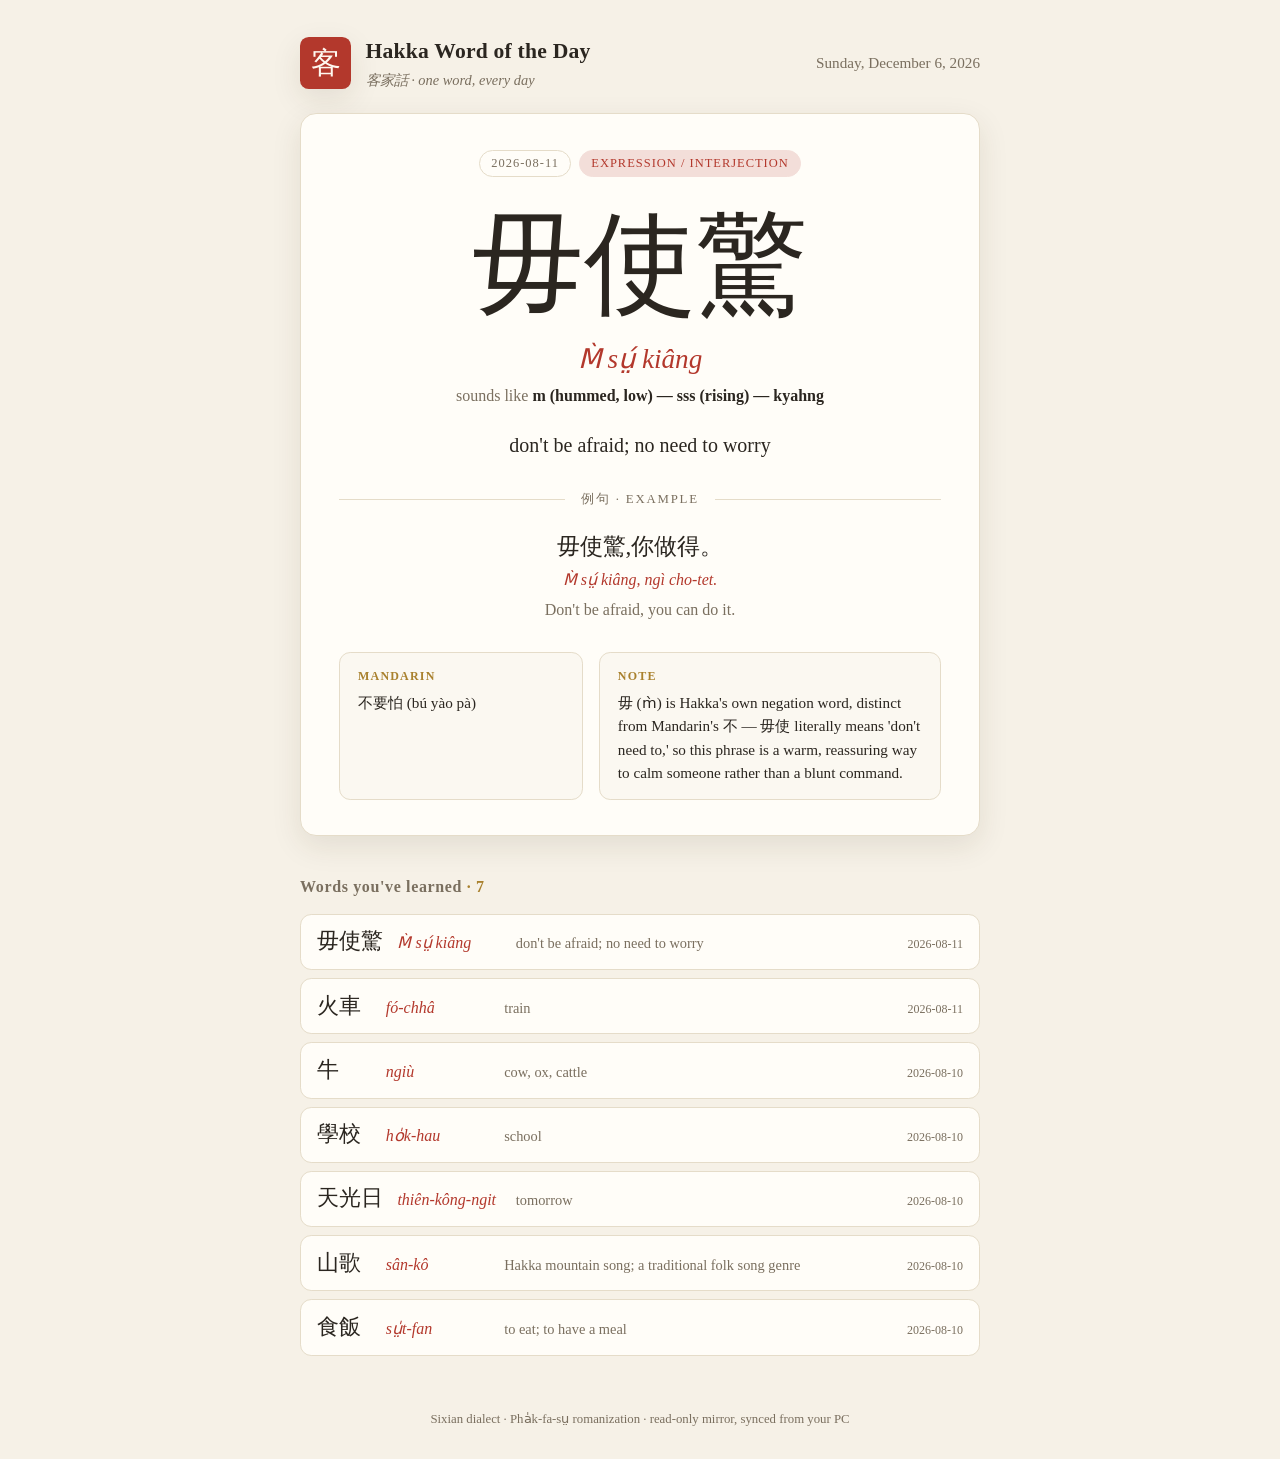
==== index.html @ d93e6a7c "Add GitHub Pages viewer; tokenless widget fetch" ====
<!DOCTYPE html>
<html lang="en">
<head>
  <meta charset="UTF-8" />
  <meta name="viewport" content="width=device-width, initial-scale=1.0" />
  <title>Hakka Word of the Day · 客家話</title>
  <link rel="stylesheet" href="public/styles.css" />
  <link rel="icon" href="data:image/svg+xml,<svg xmlns=%22http://www.w3.org/2000/svg%22 viewBox=%220 0 100 100%22><text y=%22.9em%22 font-size=%2290%22>客</text></svg>" />
</head>
<body>
  <header class="site-header">
    <div class="brand">
      <span class="brand-seal">客</span>
      <div class="brand-text">
        <h1>Hakka Word of the Day</h1>
        <p class="brand-sub">客家話 · one word, every day</p>
      </div>
    </div>
    <div class="today-date" id="todayDate"></div>
  </header>

  <main>
    <section id="loading" class="panel loading">
      <div class="ink-spinner"><span>客</span></div>
      <p>Loading your words…</p>
    </section>

    <section id="error" class="panel error hidden">
      <h2>Couldn't load words</h2>
      <p id="errorMsg"></p>
    </section>

    <section id="wordCard" class="panel word-card hidden">
      <div class="card-top">
        <span class="badge" id="wordDate"></span>
        <span class="badge pos" id="wordPos"></span>
      </div>
      <div class="hanzi" id="wordHanzi"></div>
      <div class="romanization" id="wordRoman"></div>
      <div class="pronunciation">sounds like <em id="wordPron"></em></div>
      <p class="meaning" id="wordMeaning"></p>
      <div class="divider"><span>例句 · example</span></div>
      <div class="example">
        <p class="ex-hakka" id="exHakka"></p>
        <p class="ex-roman" id="exRoman"></p>
        <p class="ex-english" id="exEnglish"></p>
      </div>
      <div class="meta-grid">
        <div class="meta-block">
          <h3>Mandarin</h3>
          <p id="wordMandarin"></p>
        </div>
        <div class="meta-block">
          <h3>Note</h3>
          <p id="wordNote"></p>
        </div>
      </div>
    </section>

    <section class="history-section">
      <h2 class="history-title">Words you've learned <span id="historyCount"></span></h2>
      <ul id="historyList" class="history-list"></ul>
    </section>
  </main>

  <footer class="site-footer">
    Sixian dialect · Pha̍k-fa-sṳ romanization · read-only mirror, synced from your PC
  </footer>

  <script>
    const $ = (id) => document.getElementById(id);

    function renderWord(w) {
      $("wordDate").textContent = w.date;
      $("wordPos").textContent = w.pos || "word";
      $("wordHanzi").textContent = w.hanzi || "";
      $("wordRoman").textContent = w.romanization || "";
      $("wordPron").textContent = w.pronunciation || "";
      $("wordMeaning").textContent = w.meaning || "";
      $("exHakka").textContent = w.example?.hakka || "";
      $("exRoman").textContent = w.example?.romanization || "";
      $("exEnglish").textContent = w.example?.english || "";
      $("wordMandarin").textContent = w.mandarin || "—";
      $("wordNote").textContent = w.note || "—";
      $("loading").classList.add("hidden");
      $("error").classList.add("hidden");
      $("wordCard").classList.remove("hidden");
    }

    function renderHistory(words) {
      $("historyCount").textContent = words.length ? `· ${words.length}` : "";
      const list = $("historyList");
      list.innerHTML = "";
      for (const w of [...words].reverse()) {
        const li = document.createElement("li");
        li.className = "history-item";
        const mk = (cls, text) => {
          const s = document.createElement("span");
          s.className = cls;
          s.textContent = text;
          return s;
        };
        li.append(
          mk("hi-hanzi", w.hanzi),
          mk("hi-roman", w.romanization),
          mk("hi-meaning", w.meaning),
          mk("hi-date", w.date)
        );
        li.style.cursor = "pointer";
        li.addEventListener("click", () => {
          renderWord(w);
          window.scrollTo({ top: 0, behavior: "smooth" });
        });
        list.append(li);
      }
    }

    (async () => {
      try {
        const res = await fetch("data/words.json?t=" + Date.now());
        if (!res.ok) throw new Error(`HTTP ${res.status}`);
        const words = await res.json();
        if (!words.length) throw new Error("No words synced yet.");
        renderWord(words[words.length - 1]);
        renderHistory(words);
      } catch (err) {
        $("errorMsg").textContent = err.message;
        $("loading").classList.add("hidden");
        $("error").classList.remove("hidden");
      }
    })();

    $("todayDate").textContent = new Date().toLocaleDateString(undefined, {
      weekday: "long", year: "numeric", month: "long", day: "numeric",
    });
  </script>
</body>
</html>
---- public/styles.css ----
:root {
  --bg: #f6f1e7;
  --panel: #fffdf8;
  --ink: #2b2620;
  --muted: #7a6f5f;
  --accent: #b3382c;       /* seal red */
  --accent-soft: #f3ded9;
  --gold: #a9812e;
  --line: #e5dcc9;
  --shadow: 0 10px 30px rgba(60, 45, 20, 0.10);
}

@media (prefers-color-scheme: dark) {
  :root {
    --bg: #171412;
    --panel: #201c18;
    --ink: #ece5d8;
    --muted: #a2968a;
    --accent: #e05a48;
    --accent-soft: #3a2622;
    --gold: #d1a94f;
    --line: #383028;
    --shadow: 0 10px 30px rgba(0, 0, 0, 0.4);
  }
}

* { box-sizing: border-box; margin: 0; padding: 0; }

body {
  font-family: Georgia, "Times New Roman", "Noto Serif TC", serif;
  background: var(--bg);
  color: var(--ink);
  min-height: 100vh;
  display: flex;
  flex-direction: column;
  line-height: 1.55;
}

main {
  width: min(680px, 92vw);
  margin: 0 auto;
  flex: 1;
}

.hidden { display: none !important; }

/* header ------------------------------------------------------------ */

.site-header {
  width: min(680px, 92vw);
  margin: 2.2rem auto 1.4rem;
  display: flex;
  align-items: center;
  justify-content: space-between;
  gap: 1rem;
  flex-wrap: wrap;
}

.brand { display: flex; align-items: center; gap: 0.9rem; }

.brand-seal {
  display: grid;
  place-items: center;
  width: 3.2rem;
  height: 3.2rem;
  background: var(--accent);
  color: #fff8f0;
  font-size: 1.9rem;
  border-radius: 0.55rem;
  box-shadow: var(--shadow);
  font-family: "Noto Serif TC", Georgia, serif;
}

.brand-text h1 { font-size: 1.35rem; font-weight: 600; letter-spacing: 0.01em; }
.brand-sub { color: var(--muted); font-size: 0.9rem; font-style: italic; }

.today-date { color: var(--muted); font-size: 0.95rem; }

/* panels ------------------------------------------------------------ */

.panel {
  background: var(--panel);
  border: 1px solid var(--line);
  border-radius: 1rem;
  box-shadow: var(--shadow);
  padding: 2.2rem 2.4rem;
  margin-bottom: 1.6rem;
}

/* loading ----------------------------------------------------------- */

.loading { text-align: center; padding: 3.5rem 2rem; }

.ink-spinner {
  width: 4.2rem;
  height: 4.2rem;
  margin: 0 auto 1.2rem;
  border-radius: 50%;
  border: 3px solid var(--line);
  border-top-color: var(--accent);
  display: grid;
  place-items: center;
  animation: spin 1.6s linear infinite;
}

.ink-spinner span {
  font-size: 1.6rem;
  animation: spin-reverse 1.6s linear infinite;
}

@keyframes spin { to { transform: rotate(360deg); } }
@keyframes spin-reverse { to { transform: rotate(-360deg); } }

#loadingMsg { font-size: 1.1rem; }
.loading-hint { color: var(--muted); font-size: 0.9rem; margin-top: 0.5rem; }

/* error ------------------------------------------------------------- */

.error { text-align: center; }
.error h2 { color: var(--accent); margin-bottom: 0.6rem; }
.error p { color: var(--muted); margin-bottom: 1.2rem; white-space: pre-wrap; }

/* word card --------------------------------------------------------- */

.word-card { text-align: center; }

.card-top {
  display: flex;
  justify-content: center;
  gap: 0.5rem;
  margin-bottom: 1.4rem;
}

.badge {
  font-size: 0.78rem;
  letter-spacing: 0.08em;
  text-transform: uppercase;
  color: var(--muted);
  border: 1px solid var(--line);
  padding: 0.2rem 0.7rem;
  border-radius: 999px;
}

.badge.pos { color: var(--accent); border-color: var(--accent-soft); background: var(--accent-soft); }

.hanzi {
  font-family: "Noto Serif TC", "MingLiU", Georgia, serif;
  font-size: clamp(4.2rem, 16vw, 7rem);
  line-height: 1.15;
  margin: 0.4rem 0 0.6rem;
}

.romanization {
  font-size: 1.7rem;
  color: var(--accent);
  font-style: italic;
}

.pronunciation {
  color: var(--muted);
  font-size: 1rem;
  margin-top: 0.25rem;
}
.pronunciation em { color: var(--ink); font-style: normal; font-weight: 600; }

.meaning {
  font-size: 1.25rem;
  margin: 1.3rem auto 0;
  max-width: 34rem;
}

/* divider ----------------------------------------------------------- */

.divider {
  display: flex;
  align-items: center;
  gap: 1rem;
  margin: 1.8rem 0 1.2rem;
  color: var(--muted);
  font-size: 0.8rem;
  letter-spacing: 0.14em;
  text-transform: uppercase;
}
.divider::before, .divider::after {
  content: "";
  flex: 1;
  border-top: 1px solid var(--line);
}

/* example ----------------------------------------------------------- */

.example { max-width: 36rem; margin: 0 auto; }
.ex-hakka { font-family: "Noto Serif TC", Georgia, serif; font-size: 1.45rem; }
.ex-roman { color: var(--accent); font-style: italic; margin-top: 0.2rem; }
.ex-english { color: var(--muted); margin-top: 0.35rem; }

/* meta -------------------------------------------------------------- */

.meta-grid {
  display: grid;
  grid-template-columns: 1fr 1.4fr;
  gap: 1rem;
  margin-top: 1.8rem;
  text-align: left;
}

@media (max-width: 540px) { .meta-grid { grid-template-columns: 1fr; } }

.meta-block {
  background: color-mix(in srgb, var(--panel) 60%, var(--bg));
  border: 1px solid var(--line);
  border-radius: 0.7rem;
  padding: 0.9rem 1.1rem;
}

.meta-block h3 {
  font-size: 0.75rem;
  letter-spacing: 0.1em;
  text-transform: uppercase;
  color: var(--gold);
  margin-bottom: 0.3rem;
}
.meta-block p { font-size: 0.95rem; }

/* actions ----------------------------------------------------------- */

.actions { margin-top: 1.8rem; }

.btn {
  font-family: inherit;
  font-size: 0.95rem;
  padding: 0.55rem 1.4rem;
  border-radius: 999px;
  cursor: pointer;
  transition: transform 0.1s ease, background 0.15s ease;
}
.btn:active { transform: scale(0.97); }

.btn.primary {
  background: var(--accent);
  color: #fff8f0;
  border: none;
}

.btn.ghost {
  background: transparent;
  color: var(--accent);
  border: 1px solid var(--accent);
}
.btn.ghost:hover { background: var(--accent-soft); }
.btn:disabled { opacity: 0.5; cursor: wait; }

/* history ----------------------------------------------------------- */

.history-section { margin: 2.4rem 0 2rem; }

.history-title {
  font-size: 1rem;
  color: var(--muted);
  font-weight: 600;
  letter-spacing: 0.04em;
  margin-bottom: 0.9rem;
}
#historyCount { color: var(--gold); }

.history-list { list-style: none; display: grid; gap: 0.5rem; }

.history-item {
  display: flex;
  align-items: baseline;
  gap: 0.9rem;
  background: var(--panel);
  border: 1px solid var(--line);
  border-radius: 0.7rem;
  padding: 0.65rem 1rem;
}

.hi-hanzi { font-family: "Noto Serif TC", Georgia, serif; font-size: 1.35rem; min-width: 3.4rem; }
.hi-roman { color: var(--accent); font-style: italic; min-width: 6.5rem; }
.hi-meaning { color: var(--muted); font-size: 0.9rem; flex: 1; }
.hi-date { color: var(--muted); font-size: 0.75rem; white-space: nowrap; }

/* footer ------------------------------------------------------------ */

.site-footer {
  text-align: center;
  color: var(--muted);
  font-size: 0.8rem;
  padding: 1.4rem 0 1.8rem;
}
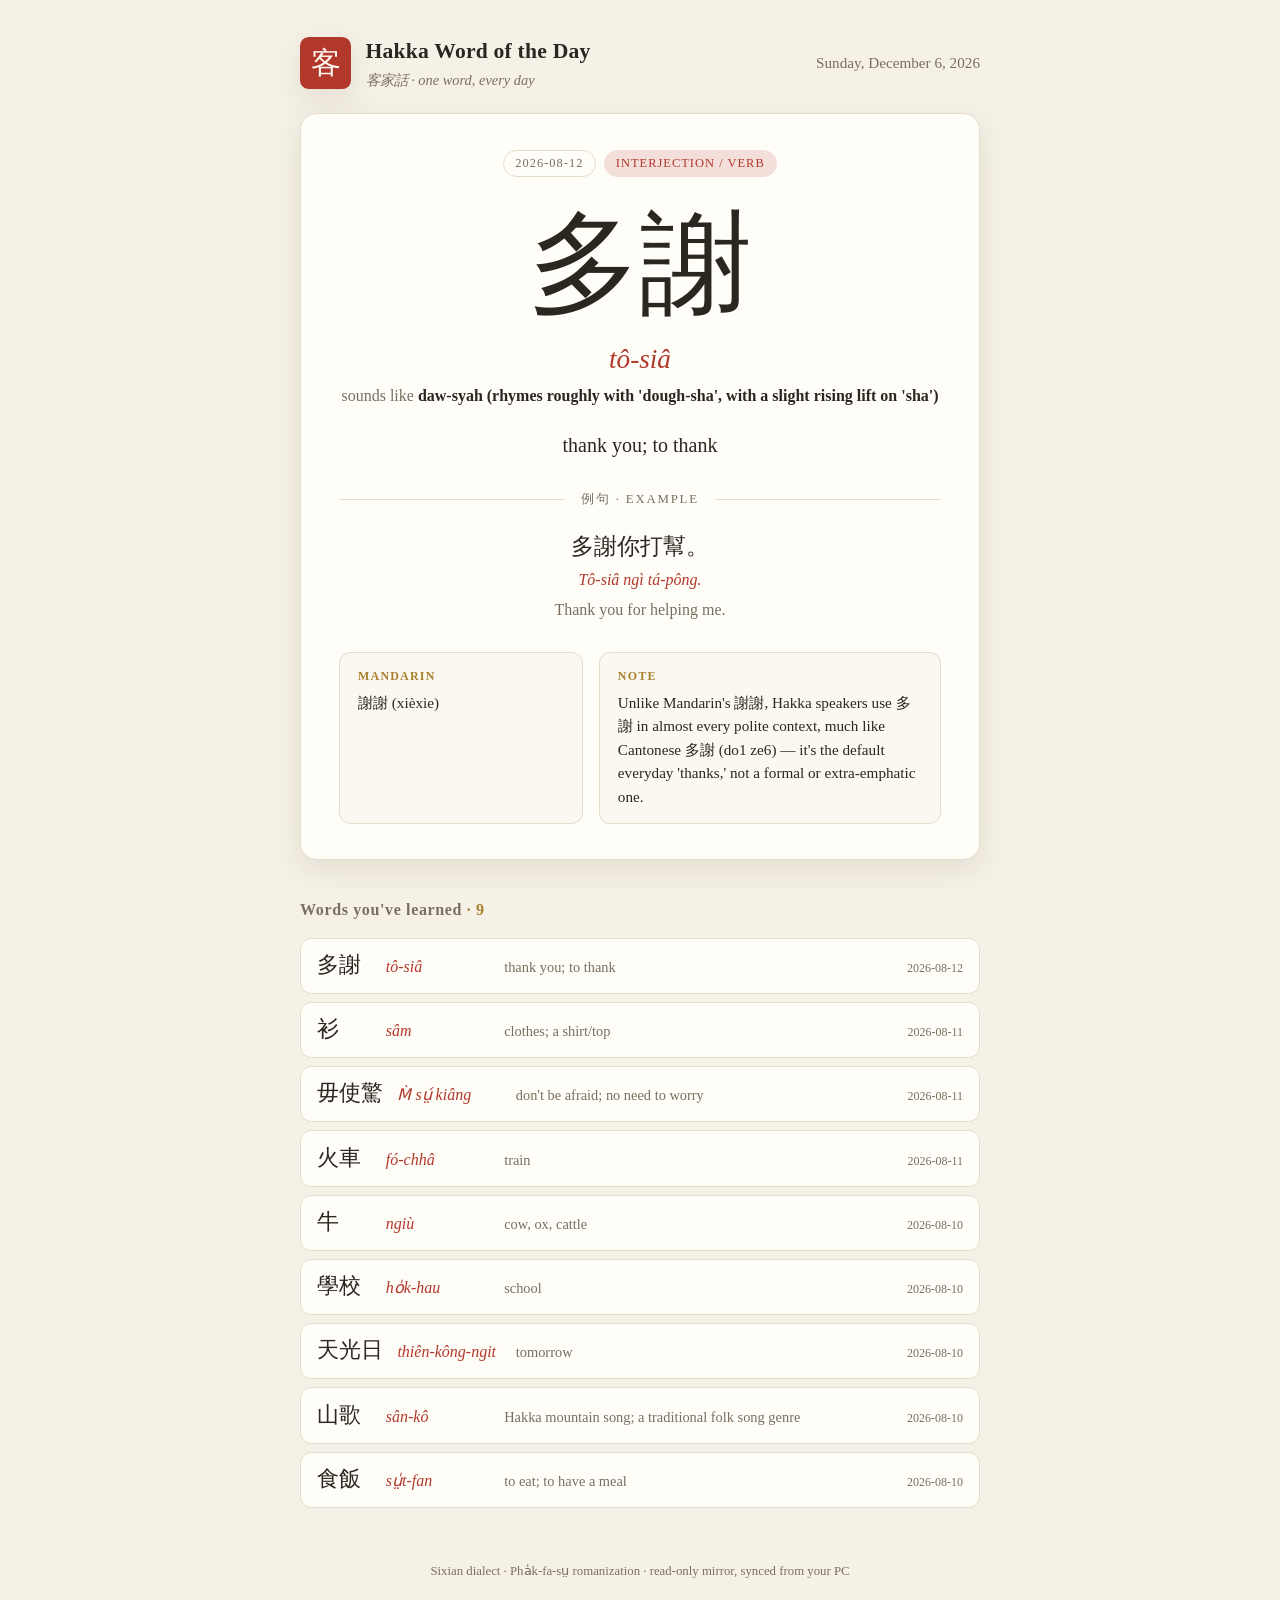
==== commit 18c844f3: "Standalone web app: manifest, apple-touch-icon, app meta tags" ====
--- a/index.html
+++ b/index.html
@@ -4,6 +4,14 @@
   <meta charset="UTF-8" />
   <meta name="viewport" content="width=device-width, initial-scale=1.0" />
   <title>Hakka Word of the Day · 客家話</title>
+  <link rel="manifest" href="manifest.webmanifest" />
+  <link rel="apple-touch-icon" href="icons/icon-180.png" />
+  <meta name="apple-mobile-web-app-capable" content="yes" />
+  <meta name="mobile-web-app-capable" content="yes" />
+  <meta name="apple-mobile-web-app-status-bar-style" content="default" />
+  <meta name="apple-mobile-web-app-title" content="Hakka Word" />
+  <meta name="theme-color" content="#f6f1e7" media="(prefers-color-scheme: light)" />
+  <meta name="theme-color" content="#171412" media="(prefers-color-scheme: dark)" />
   <link rel="stylesheet" href="public/styles.css" />
   <link rel="icon" href="data:image/svg+xml,<svg xmlns=%22http://www.w3.org/2000/svg%22 viewBox=%220 0 100 100%22><text y=%22.9em%22 font-size=%2290%22>客</text></svg>" />
 </head>
